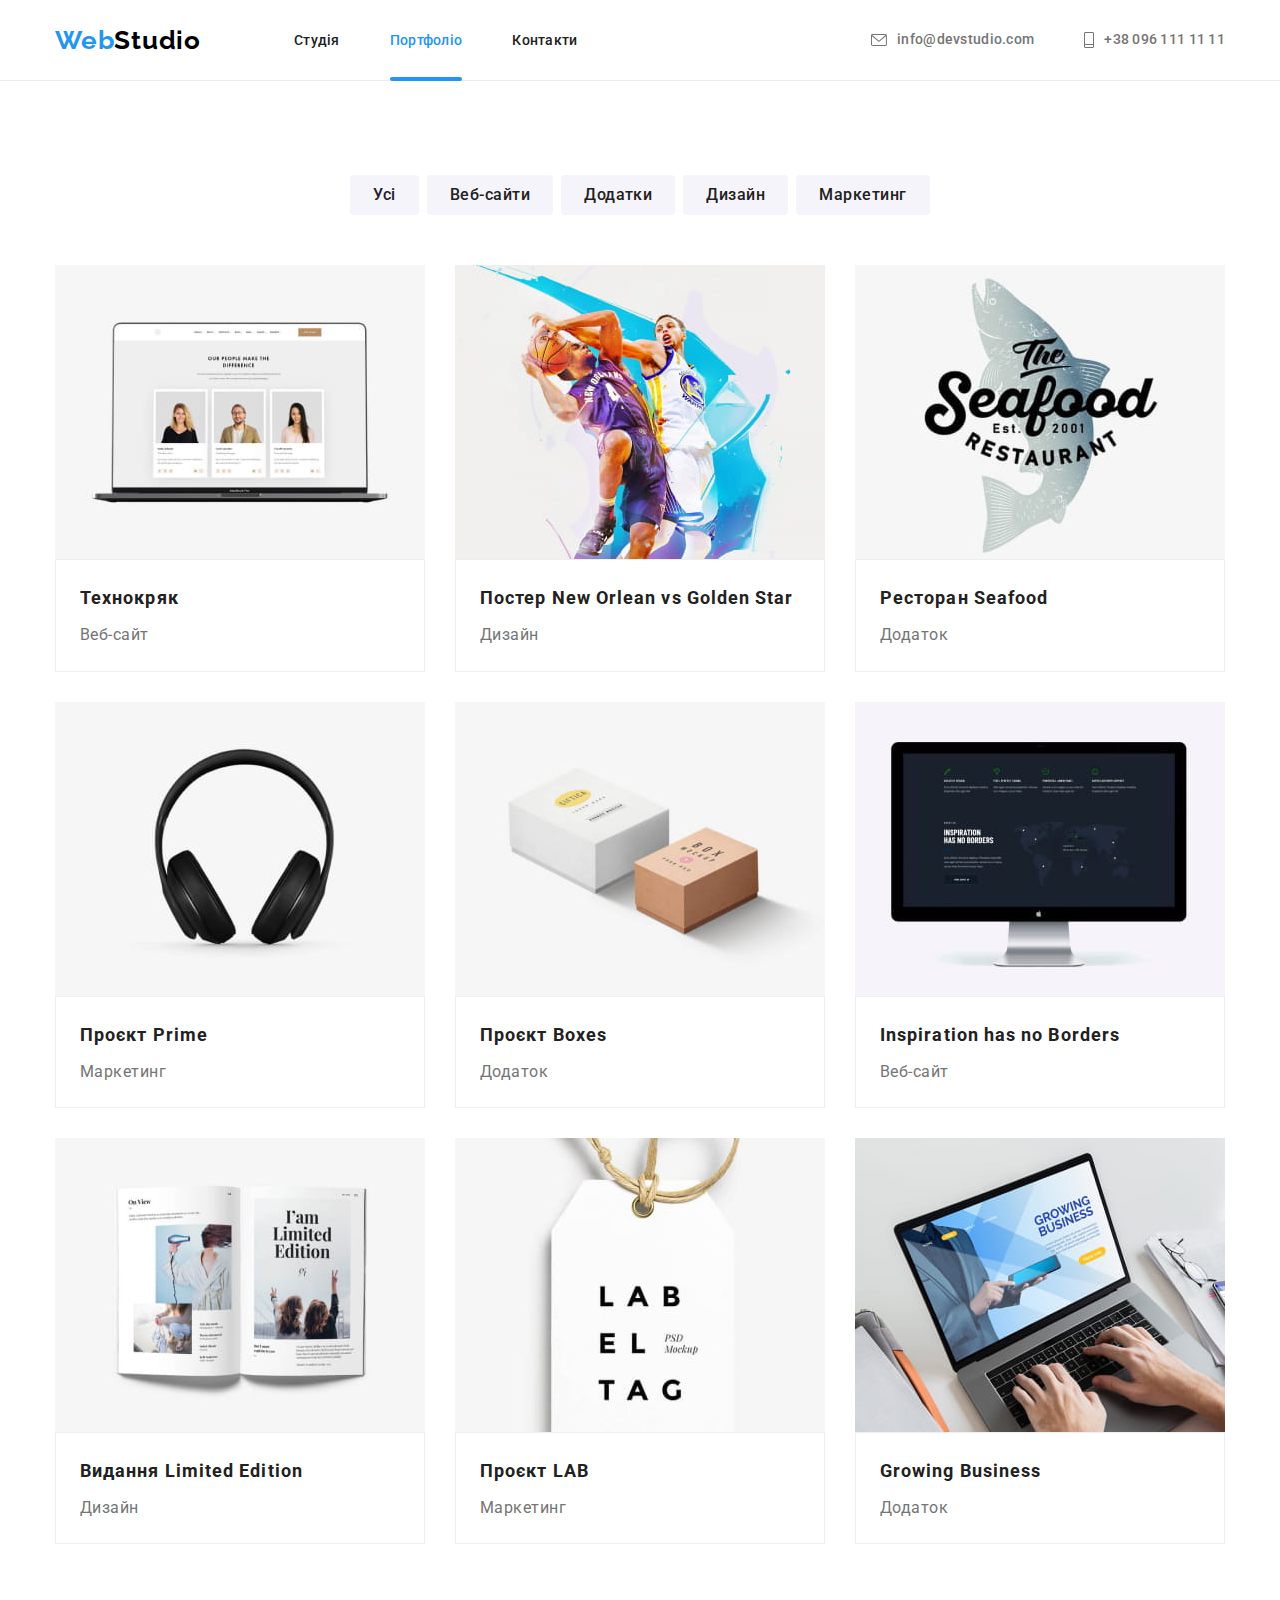
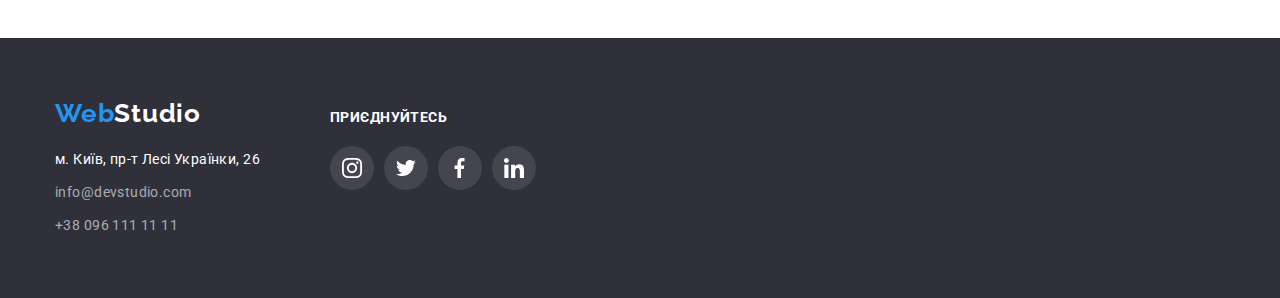
==== portfolio.html @ b7eefcbb "Initial commit" ====
<!DOCTYPE html>
<html lang="uk">
  <head>
    <meta charset="UTF-8" />
    <meta http-equiv="X-UA-Compatible" content="IE=edge" />
    <meta name="viewport" content="width=device-width, initial-scale=1.0" />
    <link rel="preconnect" href="https://fonts.googleapis.com" />
    <link rel="preconnect" href="https://fonts.gstatic.com" crossorigin />
    <link
      href="https://fonts.googleapis.com/css2?family=Raleway:wght@700&family=Roboto:wght@400;500;700;900&display=swap"
      rel="stylesheet"
    />
    <link
      rel="stylesheet"
      href="https://cdnjs.cloudflare.com/ajax/libs/modern-normalize/1.1.0/modern-normalize.min.css"
    />
    <link rel="stylesheet" href="./index.html" />
    <link rel="stylesheet" href="./css/styles.css" />
    <title>Портфоліо</title>
  </head>

  <body>
    <!-- header -->
    <header class="header">
      <div class="container header-container">
        <a href="./index.html" class="logo">Web<span>Studio</span></a>
        <nav class="header-nav">
          <ul class="header-nav-list list">
            <li class="header-nav-list-item">
              <a class="header-nav-link" href="./index.html">Студія</a>
            </li>
            <li class="header-nav-list-item">
              <a class="header-nav-link current" href="./portfolio.html">Портфоліо</a>
            </li>
            <li class="header-nav-list-item">
              <a class="header-nav-link" href="#">Контакти</a>
            </li>
          </ul>
        </nav>
        <ul class="header-contacts list">
          <li class="header-contacts-item">
            <a class="header-contacts-link" href="mailto:someone@example.com">
              <svg width="16" height="12" class="header-contact-icon">
                <use href="./images/icons.svg#icon-envelope"></use>
              </svg>
              info@devstudio.com
            </a>
          </li>
          <li class="header-contacts-item">
            <a class="header-contacts-link" href="tel:+380961111111">
              <svg width="10" height="16" class="header-contact-icon">
                <use href="./images/icons.svg#icon-telephone"></use>
              </svg>
              +38 096 111 11 11
            </a>
          </li>
        </ul>
      </div>
    </header>
    <!-- main -->
    <main>
      <!-- projects -->
      <section class="projects section">
        <div class="container">
          <h1 class="visually-hidden">Проєкти</h1>
          <ul class="projects-list-btns list">
            <li class="projects-list-item-btns">
              <button type="button" class="projects-list-btn">Усі</button>
            </li>
            <li class="projects-list-item-btns">
              <button type="button" class="projects-list-btn">Веб-сайти</button>
            </li>
            <li class="projects-list-item-btns">
              <button type="button" class="projects-list-btn">Додатки</button>
            </li>
            <li class="projects-list-item-btns">
              <button type="button" class="projects-list-btn">Дизайн</button>
            </li>
            <li class="projects-list-item-btns">
              <button type="button" class="projects-list-btn">Маркетинг</button>
            </li>
          </ul>
          <ul class="projects-list list">
            <li class="projects-list-item">
              <a class="projects-item-link" href="#">
                <div class="overlay">
                  <img
                    class="projects-item-img"
                    src="./images/portfolio/technokhryak.jpg"
                    alt="сайт технохряк"
                    width="370"
                    height="294"
                  />
                  <p class="overlay-text">
                    Ресурс пропонує комплексні пропозиції з різним рівнем функціоналу та сервісів.
                    Все це дозволить відвідувачу отримати вичерпні відомості про компанію чи
                    приватну особу.
                  </p>
                </div>
                <div class="card-content">
                  <h2 class="projects-title">Технокряк</h2>
                  <p class="projects-text">Веб-сайт</p>
                </div>
              </a>
            </li>
            <li class="projects-list-item">
              <a class="projects-item-link" href="#">
                <div class="overlay">
                  <img
                    class="projects-item-img"
                    src="./images/portfolio/neworlean.jpg"
                    alt="дизайн new orlean"
                    width="370"
                    height="294"
                  />
                  <p class="overlay-text">
                    Ресурс пропонує комплексні пропозиції з різним рівнем функціоналу та сервісів.
                    Все це дозволить відвідувачу отримати вичерпні відомості про компанію чи
                    приватну особу.
                  </p>
                </div>
                <div class="card-content">
                  <h2 class="projects-title">
                    Постер <span lang="en">New Orlean vs Golden Star</span>
                  </h2>
                  <p class="projects-text">Дизайн</p>
                </div>
              </a>
            </li>
            <li class="projects-list-item">
              <a class="projects-item-link" href="#">
                <div class="overlay">
                  <img
                    class="projects-item-img"
                    src="./images/portfolio/seafood.jpg"
                    alt="додаток seafood"
                    width="370"
                    height="294"
                  />
                  <p class="overlay-text">
                    Ресурс пропонує комплексні пропозиції з різним рівнем функціоналу та сервісів.
                    Все це дозволить відвідувачу отримати вичерпні відомості про компанію чи
                    приватну особу.
                  </p>
                </div>
                <div class="card-content">
                  <h2 class="projects-title">Ресторан <span lang="en">Seafood</span></h2>
                  <p class="projects-text">Додаток</p>
                </div>
              </a>
            </li>
            <li class="projects-list-item">
              <a class="projects-item-link" href="#">
                <div class="overlay">
                  <img
                    class="projects-item-img"
                    src="./images/portfolio/prime.jpg"
                    alt="проект prime"
                    width="370"
                    height="294"
                  />
                  <p class="overlay-text">
                    Ресурс пропонує комплексні пропозиції з різним рівнем функціоналу та сервісів.
                    Все це дозволить відвідувачу отримати вичерпні відомості про компанію чи
                    приватну особу.
                  </p>
                </div>
                <div class="card-content">
                  <h2 class="projects-title">Проєкт Prime</h2>
                  <p class="projects-text">Маркетинг</p>
                </div>
              </a>
            </li>

            <li class="projects-list-item">
              <a class="projects-item-link" href="#">
                <div class="overlay">
                  <img
                    class="projects-item-img"
                    src="./images/portfolio/boxes.jpg"
                    alt="додаток Boxes"
                    width="370"
                    height="294"
                  />
                  <p class="overlay-text">
                    Ресурс пропонує комплексні пропозиції з різним рівнем функціоналу та сервісів.
                    Все це дозволить відвідувачу отримати вичерпні відомості про компанію чи
                    приватну особу.
                  </p>
                </div>
                <div class="card-content">
                  <h2 class="projects-title">Проєкт <span lang="en">Boxes</span></h2>
                  <p class="projects-text">Додаток</p>
                </div>
              </a>
            </li>

            <li class="projects-list-item">
              <a class="projects-item-link" href="#">
                <div class="overlay">
                  <img
                    class="projects-item-img"
                    src="./images/portfolio/noborders.jpg"
                    alt="Веб-сайт Inspiration"
                    width="370"
                    height="294"
                  />
                  <p class="overlay-text">
                    Ресурс пропонує комплексні пропозиції з різним рівнем функціоналу та сервісів.
                    Все це дозволить відвідувачу отримати вичерпні відомості про компанію чи
                    приватну особу.
                  </p>
                </div>

                <div class="card-content">
                  <h2 class="projects-title" lang="en">Inspiration has no Borders</h2>
                  <p class="projects-text">Веб-сайт</p>
                </div>
              </a>
            </li>

            <li class="projects-list-item">
              <a class="projects-item-link" href="#">
                <div class="overlay">
                  <img
                    class="projects-item-img"
                    src="./images/portfolio/limitededition.jpg"
                    alt="дизайн Limited Edition"
                    width="370"
                    height="294"
                  />
                  <p class="overlay-text">
                    Ресурс пропонує комплексні пропозиції з різним рівнем функціоналу та сервісів.
                    Все це дозволить відвідувачу отримати вичерпні відомості про компанію чи
                    приватну особу.
                  </p>
                </div>
                <div class="card-content">
                  <h2 class="projects-title">Видання <span lang="en">Limited Edition</span></h2>
                  <p class="projects-text">Дизайн</p>
                </div>
              </a>
            </li>

            <li class="projects-list-item">
              <a class="projects-item-link" href="#">
                <div class="overlay">
                  <img
                    class="projects-item-img"
                    src="./images/portfolio/lab.jpg"
                    alt="проєкт Lab"
                    width="370"
                    height="294"
                  />
                  <p class="overlay-text">
                    Ресурс пропонує комплексні пропозиції з різним рівнем функціоналу та сервісів.
                    Все це дозволить відвідувачу отримати вичерпні відомості про компанію чи
                    приватну особу.
                  </p>
                </div>
                <div class="card-content">
                  <h2 class="projects-title">Проєкт <span lang="en">LAB</span></h2>
                  <p class="projects-text">Маркетинг</p>
                </div>
              </a>
            </li>

            <li class="projects-list-item">
              <a class="projects-item-link" href="#">
                <div class="overlay">
                  <img
                    class="projects-item-img"
                    src="./images/portfolio/growingbusiness.jpg"
                    alt="додаток Growing Business"
                    width="370"
                    height="294"
                  />
                  <p class="overlay-text">
                    Ресурс пропонує комплексні пропозиції з різним рівнем функціоналу та сервісів.
                    Все це дозволить відвідувачу отримати вичерпні відомості про компанію чи
                    приватну особу.
                  </p>
                </div>
                <div class="card-content">
                  <h2 class="projects-title" lang="en">Growing Business</h2>
                  <p class="projects-text">Додаток</p>
                </div>
              </a>
            </li>
          </ul>
        </div>
      </section>
    </main>
    <!-- footer -->
    <footer class="footer">
      <div class="container">
        <div class="footer-address">
          <a class="footer-logo" href="./index.html">Web<span>Studio</span></a>
          <address class="address">
            <ul class="address-list list">
              <li class="address-list-item">
                <a
                  class="address-link google-link"
                  href="https://www.google.com.ua/maps/place/%D0%B1%D1%83%D0%BB.+%D0%9B%D0%B5%D1%81%D0%B8+%D0%A3%D0%BA%D1%80%D0%B0%D0%B8%D0%BD%D0%BA%D0%B8,+26,+%D0%9A%D0%B8%D0%B5%D0%B2,+02000/@50.4265841,30.5361971,17z/data=!3m1!4b1!4m6!3m5!1s0x40d4cf0e033ecbe9:0x57a4dffefec77da0!8m2!3d50.4265807!4d30.5383858!16s%2Fg%2F1tctq5jv?hl=ru"
                  target="_blank"
                  rel="noreferrer nofollow noopener"
                  >м. Київ, пр-т Лесі Українки, 26</a
                >
              </li>
              <li class="address-list-item">
                <a class="address-link contact-link" href="mailto:info@devstudio.com"
                  >info@devstudio.com</a
                >
              </li>
              <li class="address-list-item">
                <a class="address-link contact-link" href="tel:+380961111111">+38 096 111 11 11</a>
              </li>
            </ul>
          </address>
        </div>
        <div class="connect">
          <h3 class="connect-title">Приєднуйтесь</h3>
          <div class="connect-container">
            <ul class="connect-list list">
              <li class="connect-item">
                <a
                  href="https://instagram.com"
                  target="_blank"
                  rel="noreferrer noopener nofollow"
                  class="connect-link"
                >
                  <svg width="20" height="20" class="connect-icon">
                    <use href="./images/icons.svg#icon-instagram"></use>
                  </svg>
                </a>
              </li>
              <li class="connect-item">
                <a
                  href="https://twitter.com"
                  target="_blank"
                  rel="noreferrer noopener nofollow"
                  class="connect-link"
                >
                  <svg width="20" height="20" class="connect-icon">
                    <use href="./images/icons.svg#icon-twitter"></use>
                  </svg>
                </a>
              </li>
              <li class="connect-item">
                <a
                  href="https://facebook.com"
                  target="_blank"
                  rel="noreferrer noopener nofollow"
                  class="connect-link"
                >
                  <svg width="20" height="20" class="connect-icon">
                    <use href="./images/icons.svg#icon-facebook"></use>
                  </svg>
                </a>
              </li>
              <li class="connect-item">
                <a
                  href="https://linkedin.com"
                  target="_blank"
                  rel="noreferrer noopener nofollow"
                  class="connect-link"
                >
                  <svg width="20" height="20" class="connect-icon">
                    <use href="./images/icons.svg#icon-linkedin"></use>
                  </svg>
                </a>
              </li>
            </ul>
          </div>
        </div>
      </div>
    </footer>
  </body>
</html>
---- css/styles.css ----
:root {
  --main-background: #f5f5f5;
  --brand-background: #2f303a;
  --second-background: #f5f4fa;
  --brand-font-color: #212121;
  --focus-color: #2196f3;
  --white-color: #ffffff;
  --grey-color: #757575;
  --black-color: #000000;
  --color-rgba: rgba(255, 255, 255, 0.6);
  --hover-hero-btn-color: #188ce8;
  --transition: cubic-bezier(0.4, 0, 0.2, 1);
}

*,
::before,
::after {
  box-sizing: border-box;
}

p,
h1,
h2,
h3,
h4,
h5,
h6 {
  margin: 0;
}
ul,
ol {
  margin: 0;
  padding-left: 0;
}
button {
  cursor: pointer;
}
address {
  font-style: normal;
}
img {
  display: block;
}

body {
  font-family: 'Roboto', sans-serif;
  color: var(--brand-font-color);
  background-color: var(--white-color);
  font-size: 14px;
}

.container {
  /* outline: 1px solid red; */
  width: 1200px;
  margin-left: auto;
  margin-right: auto;
  padding-left: 15px;
  padding-right: 15px;
}

.section {
  padding-top: 94px;
  padding-bottom: 94px;
}

img {
  display: block;
  min-width: 100%;
  height: auto;
}
/* header */

.header {
  border-bottom: 1px solid #ececec;
  /* padding: 24px 0; */
}

.header-container {
  display: flex;
  align-items: center;
}

.header-nav {
  display: flex;
  align-items: center;
}

.header-nav-list {
  display: flex;
}

.header-nav-list-item {
  position: relative;
}
.header-nav-list-item:not(:last-child),
.header-contacts-item:not(:last-child) {
  margin-right: 50px;
}

.header-contacts {
  display: flex;
  margin-left: auto;
}

.logo {
  font-family: 'Raleway', sans-serif;
  font-weight: 700;
  font-size: 26px;
  text-decoration: none;
  line-height: 1.17;
  letter-spacing: 0.03em;
  margin-right: 93px;
}

.logo span:last-child {
  color: var(--black-color);
}

.logo:first-child,
.footer-logo:first-child {
  color: var(--focus-color);
}

.list {
  list-style: none;
}

.header-nav-link {
  color: var(--brand-font-color);
  font-size: 14px;
  text-decoration: none;
  font-weight: 500;
  letter-spacing: 0.02em;
  line-height: 1.17;
  display: inline-block;
  padding: 32px 0;
  transition-property: color;
  transition-duration: 250ms;
  transition-timing-function: cubic-bezier(0.4, 0, 0.2, 1);
}

.current {
  color: var(--focus-color);
  position: relative;
}

/* .header-nav-link .current::after {
  content: ' ';
  position: absolute;
  bottom: -1px;
  left: 0;
  width: 100%;
  height: 4px;
  background-color: var(--focus-color);
  border-radius: 2px;
} */

.current::after {
  content: ' ';
  display: block;
  color: var(--focus-color);
  position: absolute;
  bottom: 0;
  left: 0;
  width: 100%;
  height: 4px;
  background-color: var(--focus-color);
  border-radius: 2px;
  bottom: -1px;
}

.header-contacts-link {
  display: flex;
  align-items: center;
  color: var(--grey-color);
  text-decoration: none;
  font-weight: 500;
  line-height: 1.14;
  letter-spacing: 0.02em;
}

.header-contacts-link,
.header-nav-link {
  transition-property: color;
  transition-duration: 250ms;
  transition-timing-function: var(--transition);
}

.header-nav-link:not(.current)::before {
  content: '';
  position: absolute;
  bottom: -1px;
  left: 0;
  width: 100%;
  height: 4px;
  background-color: var(--focus-color);
  border-radius: 2px;
  transform: scaleX(0);
  transition-property: transform;
  transition-duration: 250ms;
  transition-timing-function: var(--transition);
}

.header-contacts-link:hover,
.header-contacts-link:focus,
.header-nav-link:hover,
.header-nav-link:focus {
  color: var(--focus-color);
}

.header-nav-link:not(.current):hover::before,
.header-nav-link:not(.current):focus::before {
  transform: scaleX(1);
}

.header-contact-icon {
  margin-right: 10px;
  fill: currentColor;
}

/* footer */

.footer {
  background-color: var(--brand-background);
  padding-top: 60px;
  padding-bottom: 60px;
}

.footer .container {
  display: flex;
  gap: 70px;
  align-items: baseline;
}
.footer-logo {
  font-family: 'Raleway', sans-serif;
  color: var(--white-color);
  font-weight: 700;
  font-size: 26px;
  line-height: 1.18;
  letter-spacing: 0.03em;
  text-decoration: none;
  display: block;
  margin-bottom: 20px;
}

.footer-logo span {
  color: var(--white-color);
}

.address-link {
  font-style: normal;
  text-decoration: none;
  color: var(--color-rgba);
  line-height: 1.71;
  letter-spacing: 0.03em;
}

.address-list-item:not(:last-child) {
  margin-bottom: 9px;
}

.google-link {
  color: var(--white-color);
}

.contact-link {
  transition-property: color;
  transition-duration: 250ms;
  transition-timing-function: var(--transition);
}

.contact-link:hover,
.contact-link.address-link:focus {
  color: var(--focus-color);
}

/* connect */

.connect-title {
  color: var(--white-color);
  font-size: 14px;
  line-height: 1.14;
  letter-spacing: 0.03em;
  text-transform: uppercase;
  margin-bottom: 20px;
}
.connect-list {
  display: flex;
  flex-wrap: wrap;
  align-items: center;
  gap: 10px;
}
.connect-item {
  width: 44px;
  height: 44px;
}

.connect-link {
  width: 100%;
  height: 100%;
  border-radius: 50%;
  display: flex;
  justify-content: center;
  align-items: center;
  background-color: rgba(255, 255, 255, 0.1);
  color: var(--white-color);
  transition-property: background-color;
  transition-duration: 250ms;
  transition-timing-function: var(--transition);
}

.connect-icon {
  fill: currentColor;
}

.connect-link:hover,
.connect-link:focus {
  background-color: var(--focus-color);
}

/* main studio */
/* hero */

.hero {
  background-color: var(--brand-background);
  align-items: center;
  padding: 200px 0;
  max-width: 1600px;
  min-height: 600px;
  margin-left: auto;
  margin-right: auto;
  background-image: linear-gradient(to right, rgba(47, 48, 58, 0.4), rgba(47, 48, 58, 0.4)),
    url(../images/portfolio/overlay.jpg);
  background-repeat: no-repeat;
  background-position: center;
  background-size: cover;
}

.hero-title {
  color: var(--white-color);
  font-size: 44px;
  font-weight: 900;
  line-height: 1.36;
  letter-spacing: 0.06em;
  text-align: center;
  text-transform: uppercase;
  margin: 0 auto 30px;
  max-width: 696px;
}

.hero-btn {
  background-color: var(--focus-color);
  color: var(--white-color);
  font-size: 16px;
  font-weight: 700;
  line-height: 1.88;
  letter-spacing: 0.06em;
  width: max-content;
  align-items: center;
  text-align: center;
  box-shadow: 0px 4px 4px rgba(0, 0, 0, 0.15);
  border-radius: 4px;
  display: block;
  padding: 10px 32px;
  margin: 0 auto;
  border: 1px solid transparent;
  transition-property: color, background-color;
  transition-duration: 250ms;
  transition-timing-function: var(--transition);
}

.hero-btn:hover,
.hero-btn:focus {
  background-color: var(--hover-hero-btn-color);
  color: var(--white-color);
}
/* modal */

.backdrop.is-hidden {
  opacity: 0;
  visibility: hidden;
  pointer-events: none;
}

.backdrop {
  position: fixed;
  top: 0;
  left: 0;
  width: 100%;
  height: 100%;
  background: rgba(0, 0, 0, 0.2);
  border: 1px solid #000000;
  opacity: 1;
  visibility: visible;
  transition-property: opacity, visibility;
  transition-duration: 250ms;
  transition-timing-function: var(--transition);
  z-index: 20;
  display: flex;
  justify-content: center;
  align-items: center;
}

.modal {
  width: 528px;
  height: 581px;
  background: var(--white-color);
  box-shadow: 0px 1px 3px rgba(0, 0, 0, 0.12), 0px 1px 1px rgba(0, 0, 0, 0.14),
    0px 2px 1px rgba(0, 0, 0, 0.2);
  border-radius: 4px;
  position: absolute;
  top: 50%;
  left: 50%;
  z-index: 10;
  padding: 30px;
  transform: scale(1);
  transform: translate(-50%, -50%);
  transition-property: scale, transform;
  transition-duration: 250ms;
  transition-timing-function: var(--transition);
}

.close-modal-btn {
  display: flex;
  justify-content: center;
  align-items: center;
  border: 1px solid rgba(0, 0, 0, 0.1);
  border-radius: 50%;
  width: 30px;
  height: 30px;
  margin: 0;
  padding: 0px;
  background-color: var(--white-color);
  position: absolute;
  top: 8px;
  right: 8px;
}

.icon-close-cross {
  fill: currentColor;
}

/* advantages */
.advantages {
  padding-bottom: 0;
}

.advantages-list {
  display: flex;
}

.advantages-icon {
  display: flex;
  max-width: 270px;
  height: 120px;
  align-items: center;
  justify-content: center;
  flex-direction: column;
  margin-bottom: 30px;
  background-color: var(--second-background);
}
.advantages-title {
  font-size: 14px;
  text-transform: uppercase;
  line-height: 1.17;
  letter-spacing: 0.03em;
  margin-bottom: 10px;
}

.advantages-text {
  color: var(--grey-color);
  line-height: 1.71;
  letter-spacing: 0.03em;
}

.advantages-list-item {
  max-width: 270px;
}

.advantages-list-item:not(:last-child) {
  margin-right: 30px;
}

.icon-svg {
  width: 70px;
  height: 70px;
}

/* solutions */
.solutions-list {
  display: flex;
}

.solutions-list-item {
  max-width: 1200px;
  height: auto;
  position: relative;
}

.solutions-list-item:not(:last-child) {
  margin-right: 30px;
}

.section-title {
  font-size: 36px;
  line-height: 1.17;
  letter-spacing: 0.03em;
  text-align: center;
  margin-bottom: 50px;
}

.solutions-card {
  position: relative;
}

.solutions-card-item {
  position: absolute;
  bottom: 0;
  left: 0;
  display: flex;
  justify-content: center;
  align-items: center;
  width: 100%;
  height: 70px;
  background: rgba(47, 48, 58, 0.8);
}

.solutions-card-text {
  color: var(--white-color);
  font-weight: 700;
  font-size: 14px;
  line-height: 1.14;
  text-align: center;
  letter-spacing: 0.03em;
  text-transform: uppercase;
}

/* team */

.team {
  background-color: var(--second-background);
}

.team-list {
  display: flex;
}

.team-list-item {
  max-width: 270px;
  background-color: var(--white-color);
  box-shadow: 0px 1px 3px rgba(0, 0, 0, 0.12), 0px 1px 1px rgba(0, 0, 0, 0.14),
    0px 2px 1px rgba(0, 0, 0, 0.2);
  border-radius: 0px 0px 4px 4px;
}

.team-list-item:not(:last-child) {
  margin-right: 30px;
}

.team-list-img {
  display: block;
}

.team-list-title {
  font-size: 16px;
  font-weight: 500;
  line-height: 1.19;
  letter-spacing: 0.03em;
  text-align: center;
  margin-bottom: 10px;
}

.team-list-text {
  color: var(--grey-color);
  font-size: 16px;
  line-height: 1.17;
  letter-spacing: 0.03em;
  text-align: center;
}

.team-content {
  padding: 30px 0;
  text-align: center;
}
.team-icons-list {
  display: flex;
  justify-content: center;
  margin-top: 16px;
  gap: 10px;
}

.team-icons-item {
  width: 44px;
  height: 44px;
}

.team-icons-link {
  width: 100%;
  height: 100%;
  display: flex;
  justify-content: center;
  align-items: center;
  color: #afb1b8;
  border-radius: 50%;
  transition-property: color, background-color;
  transition-duration: 250ms;
  transition-timing-function: var(--transition);
}

.team-icon {
  fill: currentColor;
}

.team-icons-link:hover,
.team-icons-link:focus {
  background-color: var(--focus-color);
  color: var(--white-color);
}

/* clients */

.clients-list {
  display: flex;
  flex-wrap: wrap;
  gap: 30px;
}

.clients-list-item {
  width: calc((100% - 150px) / 6);
  height: 92px;
}
.clients-link {
  width: 100%;
  height: 100%;
  display: flex;
  justify-content: center;
  align-items: center;
  border: 1px solid #afb1b8;
  color: #afb1b8;
  border-radius: 4px;
  transition-property: color, border;
  transition-duration: 250ms;
  transition-timing-function: var(--transition);
}

.clients-icon {
  fill: currentColor;
}

.clients-link:hover,
.clients-link:focus {
  border: 1px solid var(--focus-color);
  color: var(--focus-color);
}

/* main portofolio */

.visually-hidden {
  position: absolute;
  white-space: nowrap;
  width: 1px;
  height: 1px;
  overflow: hidden;
  border: 0;
  padding: 0;
  clip: rect(0 0 0 0);
  clip-path: inset(50%);
  margin: -1px;
}

.projects {
  background-color: var(--white-color);
}

.projects-list-btns {
  display: flex;
  justify-content: center;
  margin-bottom: 50px;
}

.projects-list-btn {
  font-family: inherit;
  background-color: var(--second-background);
  color: var(--brand-font-color);
  font-size: 16px;
  font-weight: 500;
  line-height: 1.63;
  text-align: center;
  letter-spacing: 0.03em;
  border: none;
  border-radius: 4px;
  padding: 6px 22px;
  border: 1px solid transparent;
  transition-property: color, box-shadow, background-color;
  transition-duration: 250ms;
  transition-timing-function: var(--transition);
}

.projects-list-item-btns:not(:last-child) {
  margin-right: 8px;
}
.projects-list-btn:hover,
.projects-list-btn:focus {
  color: var(--white-color);
  box-shadow: 0px 1px 3px rgba(0, 0, 0, 0.12), 0px 1px 1px rgba(0, 0, 0, 0.14),
    0px 2px 1px rgba(0, 0, 0, 0.2);
  background-color: var(--focus-color);
}

.projects-list {
  display: flex;
  flex-wrap: wrap;
  gap: 30px;
}

.projects-list-item {
  width: calc((100% - 60px) / 3);
}

.projects-item-link {
  text-decoration: none;
  display: block;
  transition-property: box-shadow;
  transition-duration: 250ms;
  transition-timing-function: var(--transition);
}
.projects-item-link:hover,
.projects-item-link:focus {
  box-shadow: 0px 1px 1px rgba(0, 0, 0, 0.12), 0px 4px 4px rgba(0, 0, 0, 0.06),
    1px 4px 6px rgba(0, 0, 0, 0.16);
}

.card-content {
  padding: 20px 24px;
}
.card-content {
  border: 1px solid #eeeeee;
}

.overlay {
  position: relative;
  overflow: hidden;
}

.overlay-text {
  position: absolute;
  padding: 63px 24px;
  top: 100%;
  font-size: 18px;
  line-height: 1.56;
  letter-spacing: 0.03em;
  color: var(--white-color);
  transition-property: transform;
  transition-duration: 250ms;
  transition-timing-function: var(--transition);
  background-color: rgba(33, 150, 243, 0.9);
}

.projects-item-link:hover .overlay-text,
.projects-item-link:focus .overlay-text {
  transform: translateY(-100%);
}

.projects-text {
  color: var(--grey-color);
  font-size: 16px;
  line-height: 1.88;
  letter-spacing: 0.03em;
}

.projects-title {
  color: var(--brand-font-color);
  font-size: 18px;
  line-height: 2;
  letter-spacing: 0.06em;
  margin-bottom: 4px;
}
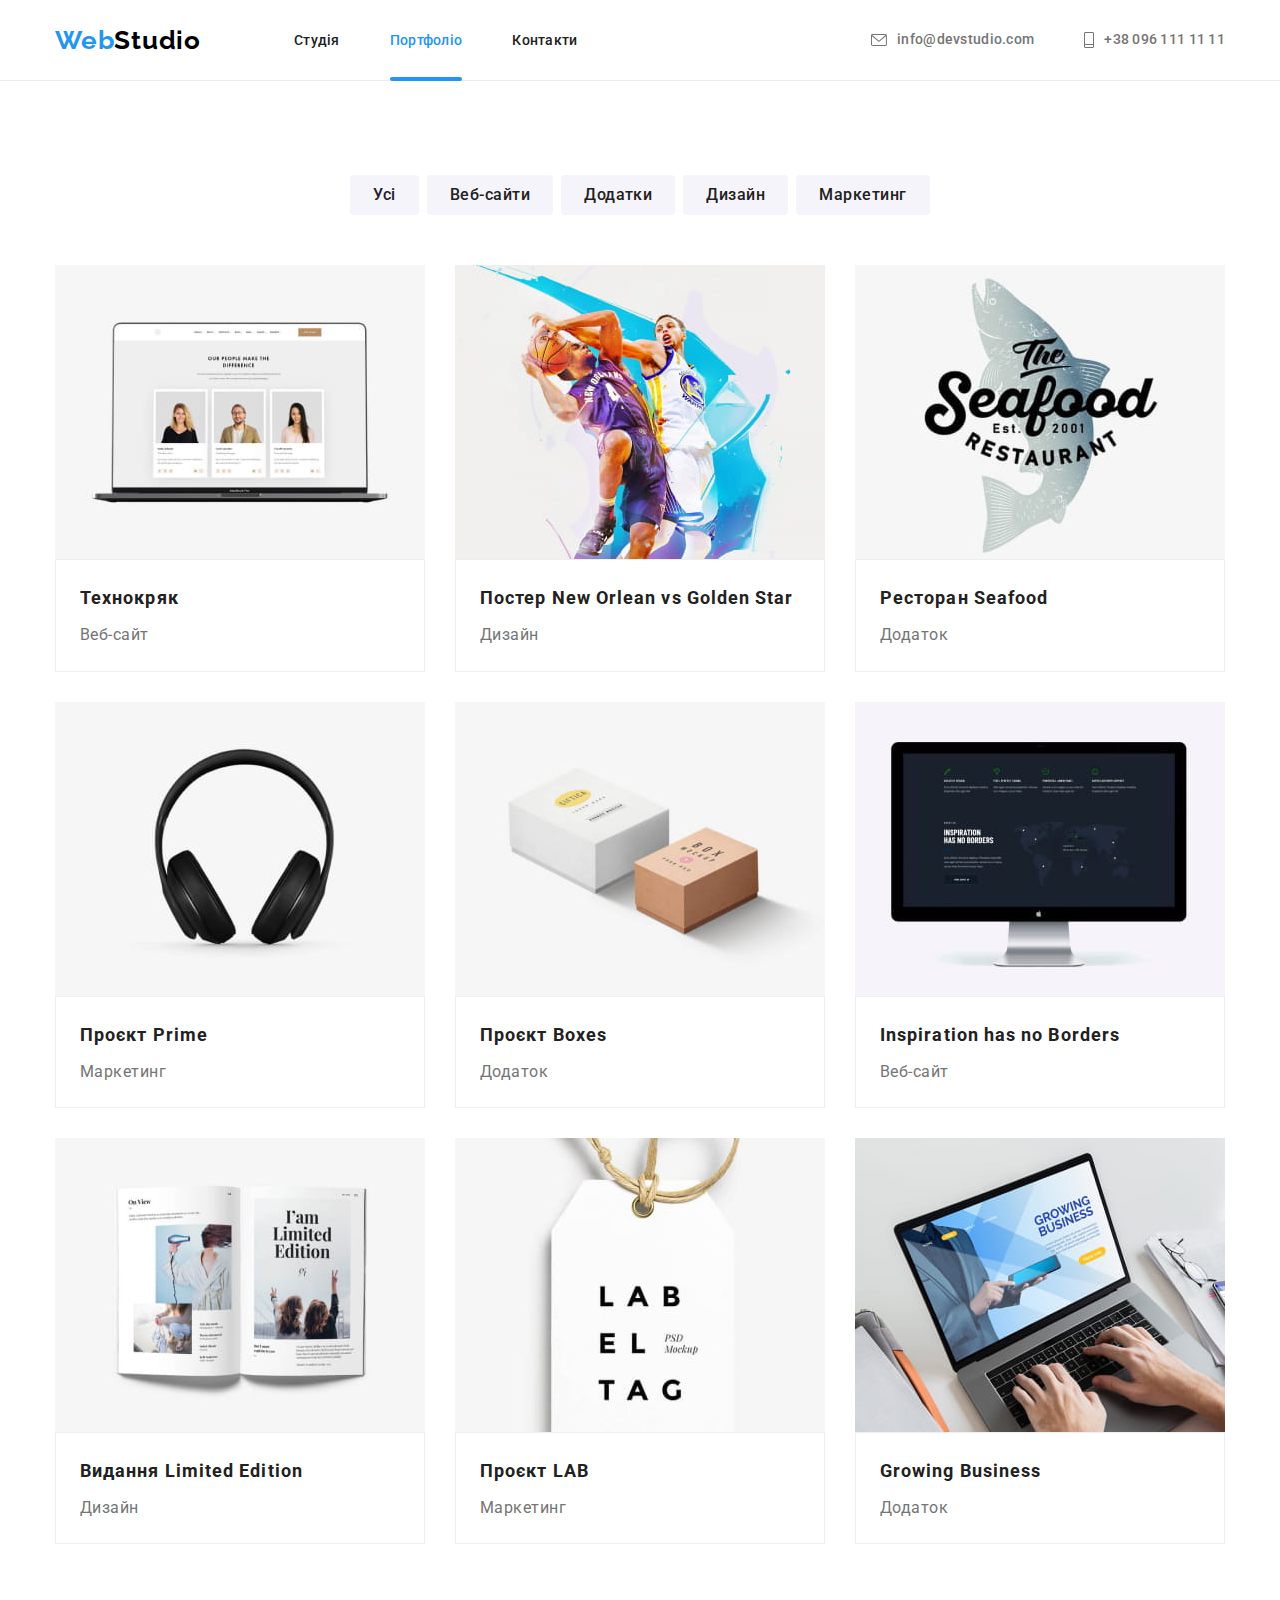
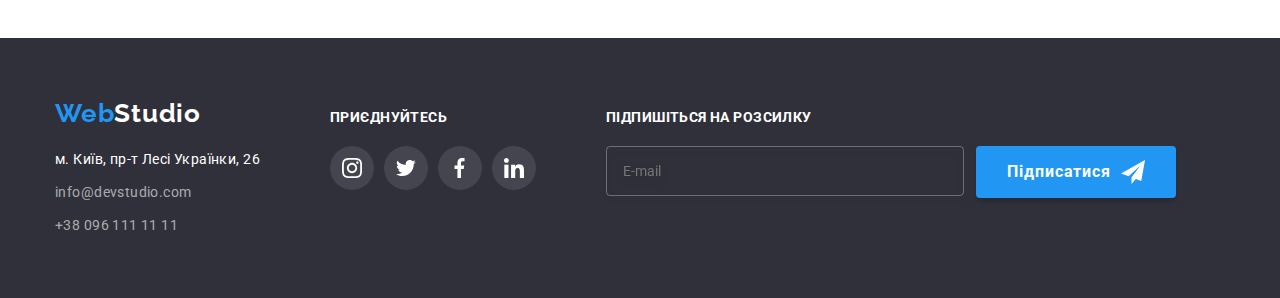
==== commit 0b61e965: "hw upload" ====
--- a/portfolio.html
+++ b/portfolio.html
@@ -373,6 +373,28 @@
             </ul>
           </div>
         </div>
+        <div class="newsletter-container">
+          <h3 class="connect-title">Підпишіться на розсилку</h3>
+          <form class="footer-form">
+            <div class="footer-form-container">
+              <label class="form-label" for="email"></label>
+              <input
+                class="form-input-footer"
+                type="email"
+                name="email"
+                id="email"
+                required="required"
+                placeholder="E-mail"
+              />
+              <button class="send-btn" type="submit">
+                Підписатися
+                <svg width="24" height="24" class="modal-icon-footer">
+                  <use href="./images/icons.svg#icon-send"></use>
+                </svg>
+              </button>
+            </div>
+          </form>
+        </div>
       </div>
     </footer>
   </body>
--- a/css/styles.css
+++ b/css/styles.css
@@ -144,17 +144,6 @@
   position: relative;
 }
 
-/* .header-nav-link .current::after {
-  content: ' ';
-  position: absolute;
-  bottom: -1px;
-  left: 0;
-  width: 100%;
-  height: 4px;
-  background-color: var(--focus-color);
-  border-radius: 2px;
-} */
-
 .current::after {
   content: ' ';
   display: block;
@@ -274,6 +263,39 @@
   color: var(--focus-color);
 }
 
+/* newsletter */
+
+.footer-form-container {
+  display: flex;
+}
+
+.send-btn {
+  display: flex;
+  align-items: center;
+  justify-content: center;
+  font-family: inherit;
+  background-color: var(--focus-color);
+  color: var(--white-color);
+  font-size: 16px;
+  font-weight: 700;
+  line-height: 1.88;
+  text-align: center;
+  letter-spacing: 0.06em;
+  border: none;
+  border-radius: 4px;
+  border: 1px solid transparent;
+  box-shadow: 0px 4px 4px rgba(0, 0, 0, 0.15);
+  padding: 10px 28px;
+  min-width: 200px;
+  margin-left: 12px;
+  transition: background-color 250ms var(--transition);
+}
+
+.modal-icon-footer {
+  margin-left: 10px;
+  /* fill: currentColor; */
+}
+
 /* connect */
 
 .connect-title {
@@ -318,6 +340,19 @@
   background-color: var(--focus-color);
 }
 
+/* newsletter */
+
+.form-input-footer {
+  width: 358px;
+  height: 50px;
+  border: 1px solid rgba(255, 255, 255, 0.3);
+  filter: drop-shadow(0px 4px 4px rgba(0, 0, 0, 0.15));
+  border-radius: 4px;
+  background-color: transparent;
+  padding-left: 16px;
+  color: var(--white-color);
+  outline: transparent;
+}
 /* main studio */
 /* hero */
 
@@ -412,7 +447,7 @@
   top: 50%;
   left: 50%;
   z-index: 10;
-  padding: 30px;
+  padding: 40px;
   transform: scale(1);
   transform: translate(-50%, -50%);
   transition-property: scale, transform;
@@ -438,6 +473,155 @@
 
 .icon-close-cross {
   fill: currentColor;
+  transition: color 250ms var(--transition);
+}
+
+.close-modal-btn:hover {
+  color: var(--focus-color);
+}
+
+.modal-title {
+  width: 448px;
+  font-weight: 700;
+  font-size: 20px;
+  line-height: 1.15;
+  text-align: center;
+  letter-spacing: 0.03em;
+  margin-bottom: 12px;
+}
+
+.form-field {
+  display: flex;
+  flex-direction: column;
+  position: relative;
+}
+
+.form-field:not(:last-child) {
+  margin-bottom: 10px;
+}
+
+.form-label {
+  display: block;
+  font-size: 12px;
+  line-height: 1.17;
+  letter-spacing: 0.01em;
+  color: var(--grey-color);
+  margin-bottom: 4px;
+}
+
+.form-input {
+  width: 100%;
+  height: 40px;
+  padding-left: 42px;
+  border: 1px solid rgba(33, 33, 33, 0.2);
+  border-radius: 4px;
+  position: relative;
+  transition: color, border 250ms var(--focus-color);
+}
+
+.form-input:focus,
+.form-input:hover,
+.form-textarea:focus,
+.form-textarea:hover {
+  border: 1px solid var(--focus-color);
+  cursor: pointer;
+  outline: none;
+}
+
+.form-input:hover ~ .modal-icon,
+.form-input:focus ~ .modal-icon {
+  color: var(--focus-color);
+}
+
+.form-btn {
+  display: block;
+  margin: 0 auto;
+  font-family: inherit;
+  background-color: var(--focus-color);
+  color: var(--white-color);
+  font-size: 16px;
+  font-weight: 700;
+  line-height: 1.88;
+  text-align: center;
+  letter-spacing: 0.06em;
+  border: none;
+  border-radius: 4px;
+  padding: 10px 52px;
+  border: 1px solid transparent;
+  box-shadow: 0px 4px 4px rgba(0, 0, 0, 0.15);
+  transition: background-color 250ms var(--transition);
+}
+
+.form-btn:hover,
+.form-btn:focus,
+.send-btn:hover,
+.send-btn:focus {
+  background-color: var(--hover-hero-btn-color);
+}
+
+input,
+textarea {
+  outline: none;
+}
+
+.form-textarea {
+  resize: none;
+  width: 100%;
+  height: 120px;
+  border: 1px solid rgba(33, 33, 33, 0.2);
+  border-radius: 4px;
+  padding: 12px 16px;
+  transition: border 250ms var(--transition);
+}
+
+.form-agreement {
+  display: flex;
+  justify-content: center;
+  margin: 20px 0 30px 0;
+}
+
+.form-label-agreement {
+  display: flex;
+  align-items: center;
+  gap: 5px;
+}
+
+.form-checkbox {
+  appearance: none;
+}
+
+.form-icon {
+  width: 16px;
+  height: 15px;
+  border: 2px solid #212121;
+  border-radius: 3px;
+  display: inline-flex;
+  justify-content: center;
+  align-items: center;
+}
+
+.modal-icon {
+  fill: currentColor;
+  position: absolute;
+  left: 13px;
+  bottom: 14px;
+  transition: color 250ms var(--transition);
+}
+
+.form-checkbox:checked + .form-icon {
+  background-color: var(--focus-color);
+  border-color: var(--focus-color);
+}
+
+.text-checkbox {
+  display: flex;
+  color: var(--grey-color);
+  line-height: 1.17;
+  letter-spacing: 0.03em;
+}
+
+.link-checkbox {
+  color: var(--focus-color);
 }
 
 /* advantages */
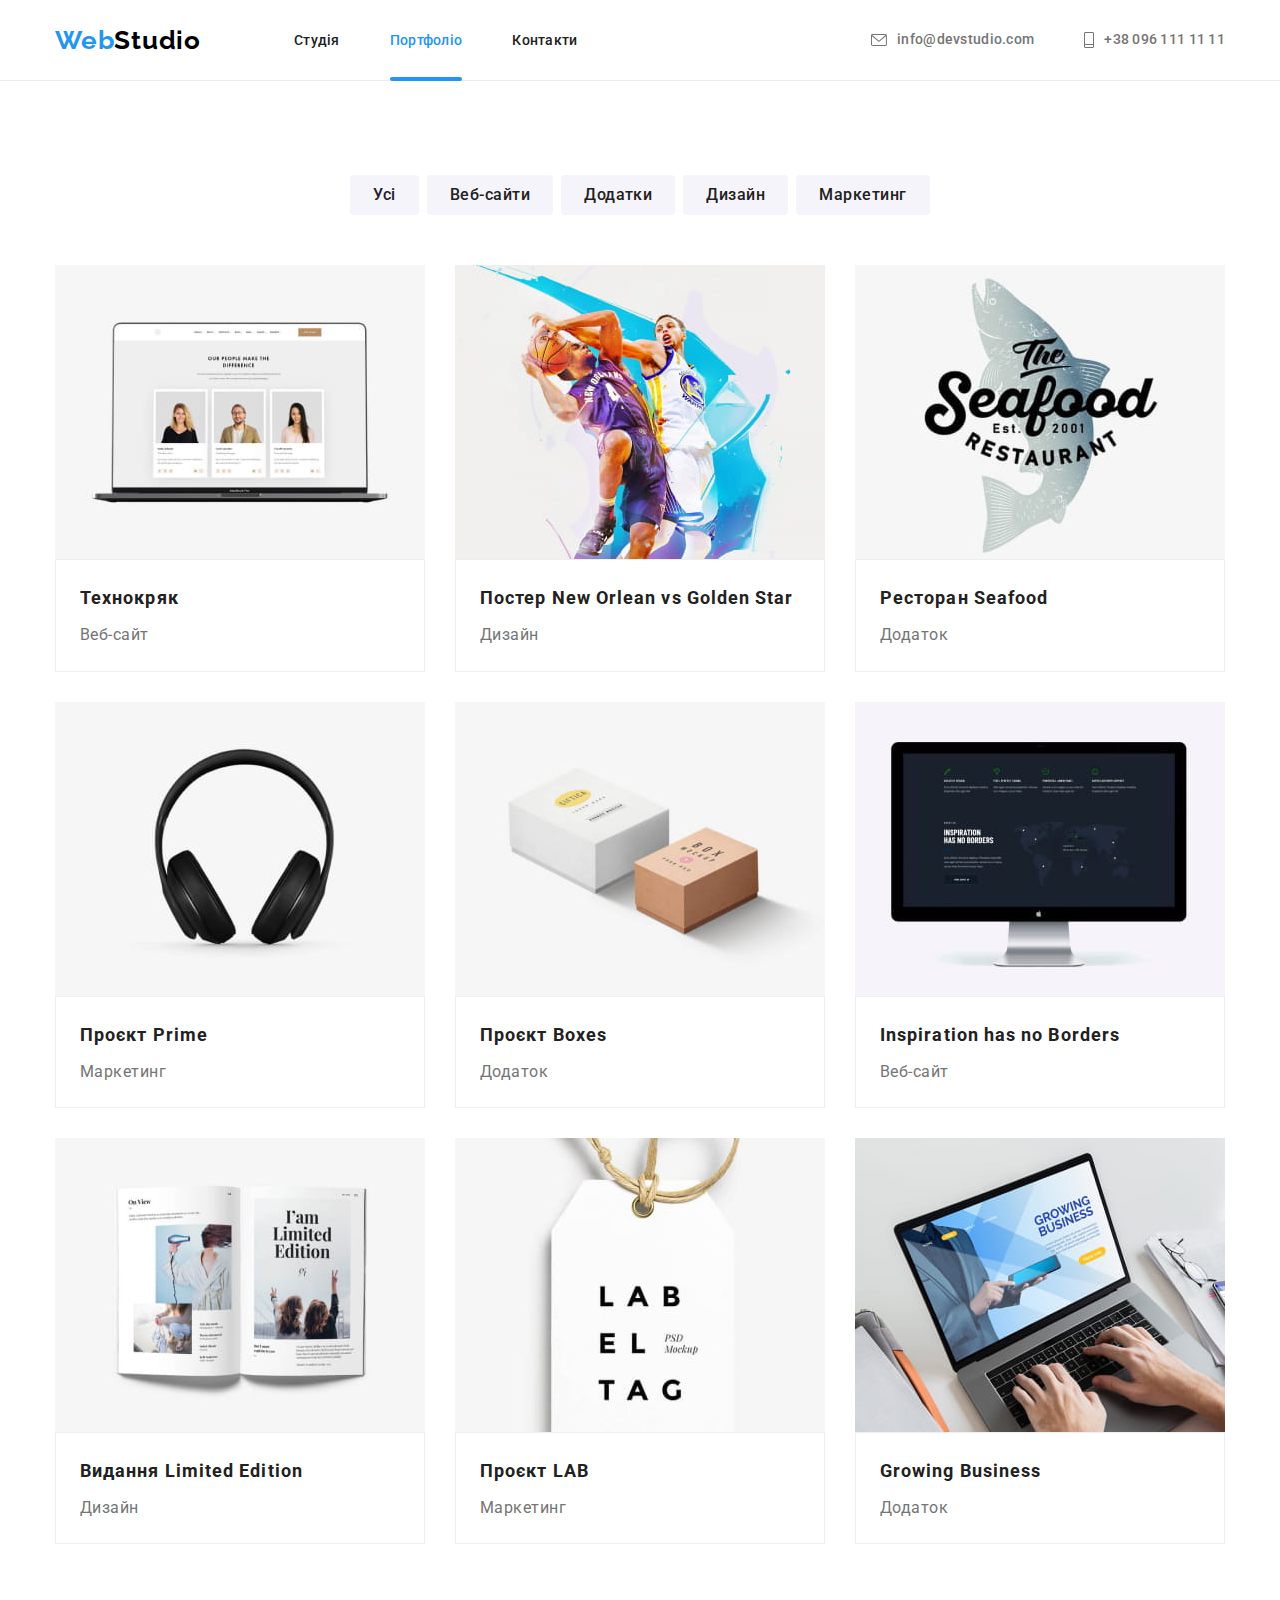
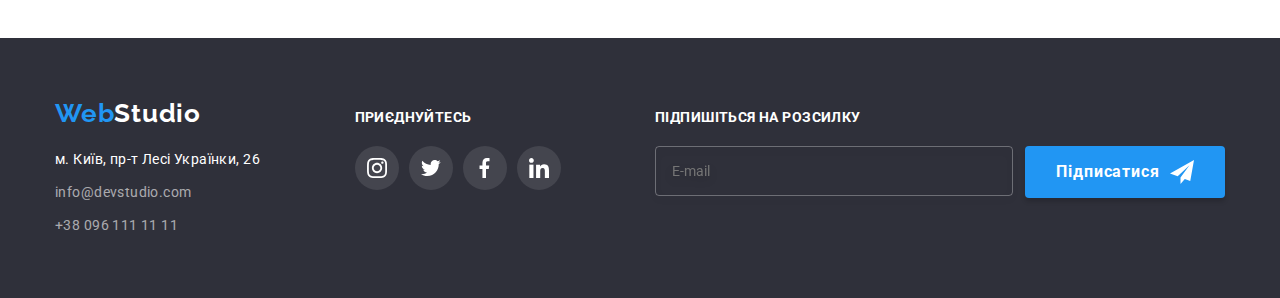
==== commit 1d355fcb: "fix hw" ====
--- a/portfolio.html
+++ b/portfolio.html
@@ -18,7 +18,6 @@
     <link rel="stylesheet" href="./css/styles.css" />
     <title>Портфоліо</title>
   </head>
-
   <body>
     <!-- header -->
     <header class="header">
--- a/css/styles.css
+++ b/css/styles.css
@@ -217,9 +217,10 @@
 
 .footer .container {
   display: flex;
-  gap: 70px;
+  justify-content: space-between;
   align-items: baseline;
 }
+
 .footer-logo {
   font-family: 'Raleway', sans-serif;
   color: var(--white-color);
@@ -438,7 +439,6 @@
 
 .modal {
   width: 528px;
-  height: 581px;
   background: var(--white-color);
   box-shadow: 0px 1px 3px rgba(0, 0, 0, 0.12), 0px 1px 1px rgba(0, 0, 0, 0.14),
     0px 2px 1px rgba(0, 0, 0, 0.2);
@@ -476,7 +476,8 @@
   transition: color 250ms var(--transition);
 }
 
-.close-modal-btn:hover {
+.close-modal-btn:hover,
+.close-modal-btn:focus {
   color: var(--focus-color);
 }
 
@@ -516,21 +517,18 @@
   border: 1px solid rgba(33, 33, 33, 0.2);
   border-radius: 4px;
   position: relative;
-  transition: color, border 250ms var(--focus-color);
+  transition: border 250ms var(--transition);
 }
 
 .form-input:focus,
-.form-input:hover,
-.form-textarea:focus,
-.form-textarea:hover {
+.form-textarea:focus {
   border: 1px solid var(--focus-color);
   cursor: pointer;
   outline: none;
 }
 
-.form-input:hover ~ .modal-icon,
 .form-input:focus ~ .modal-icon {
-  color: var(--focus-color);
+  fill: var(--focus-color);
 }
 
 .form-btn {
@@ -605,7 +603,7 @@
   position: absolute;
   left: 13px;
   bottom: 14px;
-  transition: color 250ms var(--transition);
+  transition: fill 250ms var(--transition);
 }
 
 .form-checkbox:checked + .form-icon {
@@ -917,6 +915,7 @@
 .card-content {
   padding: 20px 24px;
 }
+
 .card-content {
   border: 1px solid #eeeeee;
 }
